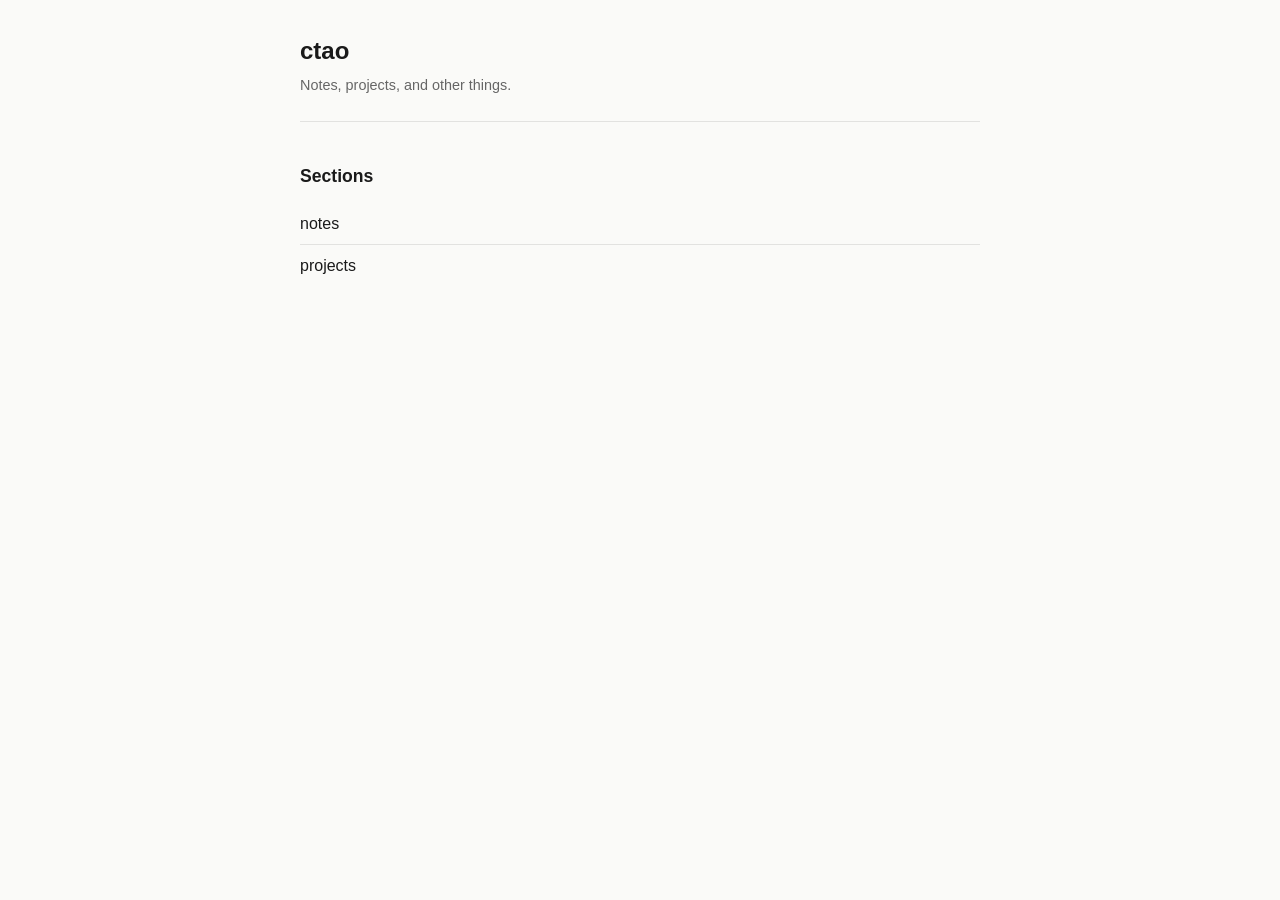
==== index.html @ 40d62d60 "init github pages with starter structure Co-Authored-By: Claude Sonnet 4.6 <noreply@anthropic.com>" ====
<!DOCTYPE html>
<html lang="en">
<head>
  <meta charset="UTF-8">
  <meta name="viewport" content="width=device-width, initial-scale=1.0">
  <title>ctao</title>
  <link rel="stylesheet" href="style.css">
</head>
<body>
  <main>
    <header>
      <h1>ctao</h1>
      <p>Notes, projects, and other things.</p>
    </header>

    <h2>Sections</h2>
    <ul class="section-list">
      <li><a href="notes/">notes</a></li>
      <li><a href="projects/">projects</a></li>
    </ul>
  </main>
</body>
</html>
---- style.css ----
*, *::before, *::after {
  box-sizing: border-box;
}

:root {
  --bg: #fafaf8;
  --fg: #1a1a1a;
  --muted: #666;
  --accent: #2563eb;
  --border: #e2e2e0;
  --max-w: 680px;
}

body {
  margin: 0;
  padding: 2rem 1.25rem 4rem;
  background: var(--bg);
  color: var(--fg);
  font-family: -apple-system, BlinkMacSystemFont, "Segoe UI", sans-serif;
  font-size: 1rem;
  line-height: 1.6;
}

main {
  max-width: var(--max-w);
  margin: 0 auto;
}

header {
  margin-bottom: 2.5rem;
  padding-bottom: 1.5rem;
  border-bottom: 1px solid var(--border);
}

header h1 {
  margin: 0 0 0.25rem;
  font-size: 1.5rem;
  font-weight: 600;
}

header p {
  margin: 0;
  color: var(--muted);
  font-size: 0.9rem;
}

nav {
  margin-bottom: 1rem;
  font-size: 0.875rem;
  color: var(--muted);
}

nav a {
  color: var(--accent);
  text-decoration: none;
}

nav a:hover {
  text-decoration: underline;
}

h2 {
  font-size: 1.1rem;
  font-weight: 600;
  margin: 2rem 0 0.75rem;
}

ul {
  padding: 0;
  margin: 0;
  list-style: none;
}

li {
  padding: 0.5rem 0;
  border-bottom: 1px solid var(--border);
}

li:last-child {
  border-bottom: none;
}

li a {
  color: var(--fg);
  text-decoration: none;
  font-weight: 500;
}

li a:hover {
  color: var(--accent);
}

li .meta {
  display: block;
  font-size: 0.825rem;
  color: var(--muted);
  margin-top: 0.1rem;
}

.section-list li {
  display: flex;
  align-items: center;
  gap: 0.5rem;
  font-size: 1rem;
}
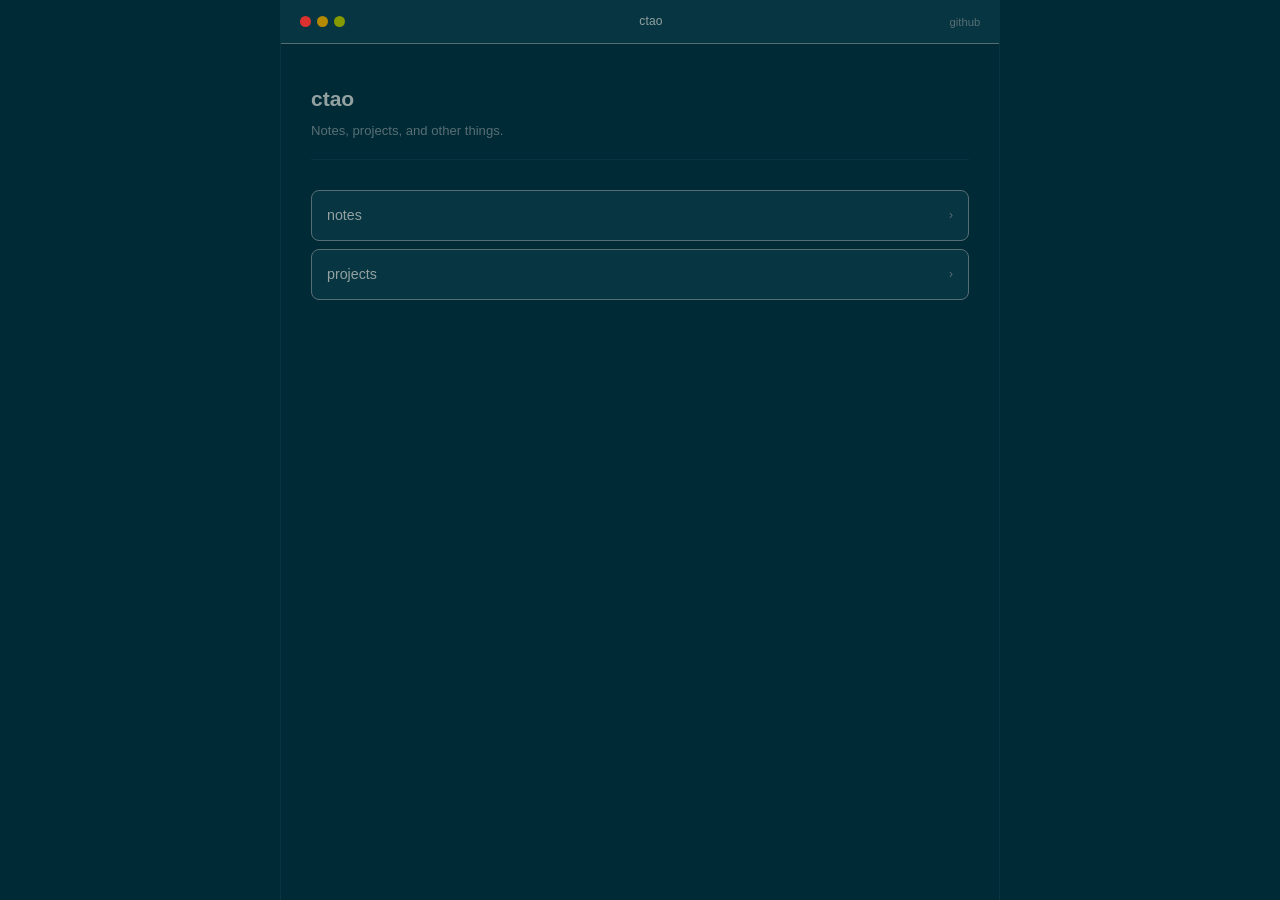
==== commit 0d675214: "redesign: solarized dark + claude artifact chrome Co-Authored-By: Claude Sonnet 4.6 <noreply@anthrop" ====
--- a/index.html
+++ b/index.html
@@ -7,17 +7,38 @@
   <link rel="stylesheet" href="style.css">
 </head>
 <body>
-  <main>
-    <header>
-      <h1>ctao</h1>
-      <p>Notes, projects, and other things.</p>
-    </header>
-
-    <h2>Sections</h2>
-    <ul class="section-list">
-      <li><a href="notes/">notes</a></li>
-      <li><a href="projects/">projects</a></li>
-    </ul>
-  </main>
+  <div class="artifact">
+    <div class="artifact-bar">
+      <div class="dots">
+        <div class="dot red"></div>
+        <div class="dot yellow"></div>
+        <div class="dot green"></div>
+      </div>
+      <div class="bar-title">ctao</div>
+      <div class="bar-actions">
+        <a href="https://github.com/ctao/pages">github</a>
+      </div>
+    </div>
+    <div class="artifact-body">
+      <div class="page-header">
+        <h1>ctao</h1>
+        <p>Notes, projects, and other things.</p>
+      </div>
+      <ul class="section-list">
+        <li>
+          <a href="notes/">
+            notes
+            <span class="arrow">›</span>
+          </a>
+        </li>
+        <li>
+          <a href="projects/">
+            projects
+            <span class="arrow">›</span>
+          </a>
+        </li>
+      </ul>
+    </div>
+  </div>
 </body>
 </html>
--- a/style.css
+++ b/style.css
@@ -1,105 +1,95 @@
-*, *::before, *::after {
-  box-sizing: border-box;
+/* Solarized Dark */
+:root {
+  --base03:  #002b36;
+  --base02:  #073642;
+  --base01:  #586e75;
+  --base00:  #657b83;
+  --base0:   #839496;
+  --base1:   #93a1a1;
+  --blue:    #268bd2;
+  --cyan:    #2aa198;
+  --green:   #859900;
+  --yellow:  #b58900;
+  --orange:  #cb4b16;
+  --red:     #dc322f;
 }
 
-:root {
-  --bg: #fafaf8;
-  --fg: #1a1a1a;
-  --muted: #666;
-  --accent: #2563eb;
-  --border: #e2e2e0;
-  --max-w: 680px;
-}
+*, *::before, *::after { box-sizing: border-box; margin: 0; padding: 0; }
 
-body {
-  margin: 0;
-  padding: 2rem 1.25rem 4rem;
-  background: var(--bg);
-  color: var(--fg);
-  font-family: -apple-system, BlinkMacSystemFont, "Segoe UI", sans-serif;
-  font-size: 1rem;
+html, body {
+  height: 100%;
+  background: var(--base03);
+  color: var(--base0);
+  font-family: -apple-system, BlinkMacSystemFont, "Inter", "Segoe UI", sans-serif;
+  font-size: 15px;
   line-height: 1.6;
 }
 
-main {
-  max-width: var(--max-w);
+.artifact {
+  min-height: 100vh;
+  display: flex;
+  flex-direction: column;
+  max-width: 720px;
   margin: 0 auto;
+  border-left: 1px solid var(--base02);
+  border-right: 1px solid var(--base02);
 }
 
-header {
-  margin-bottom: 2.5rem;
-  padding-bottom: 1.5rem;
-  border-bottom: 1px solid var(--border);
-}
-
-header h1 {
-  margin: 0 0 0.25rem;
-  font-size: 1.5rem;
-  font-weight: 600;
-}
-
-header p {
-  margin: 0;
-  color: var(--muted);
-  font-size: 0.9rem;
-}
-
-nav {
-  margin-bottom: 1rem;
-  font-size: 0.875rem;
-  color: var(--muted);
-}
-
-nav a {
-  color: var(--accent);
-  text-decoration: none;
-}
-
-nav a:hover {
-  text-decoration: underline;
-}
-
-h2 {
-  font-size: 1.1rem;
-  font-weight: 600;
-  margin: 2rem 0 0.75rem;
-}
-
-ul {
-  padding: 0;
-  margin: 0;
-  list-style: none;
-}
-
-li {
-  padding: 0.5rem 0;
-  border-bottom: 1px solid var(--border);
-}
-
-li:last-child {
-  border-bottom: none;
-}
-
-li a {
-  color: var(--fg);
-  text-decoration: none;
-  font-weight: 500;
-}
-
-li a:hover {
-  color: var(--accent);
-}
-
-li .meta {
-  display: block;
-  font-size: 0.825rem;
-  color: var(--muted);
-  margin-top: 0.1rem;
-}
-
-.section-list li {
+.artifact-bar {
   display: flex;
   align-items: center;
   gap: 0.5rem;
-  font-size: 1rem;
+  padding: 0 1.25rem;
+  height: 44px;
+  background: var(--base02);
+  border-bottom: 1px solid var(--base01);
+  position: sticky;
+  top: 0;
+  z-index: 10;
 }
+
+.artifact-bar .dots { display: flex; gap: 6px; margin-right: 0.5rem; }
+.artifact-bar .dot { width: 11px; height: 11px; border-radius: 50%; background: var(--base01); }
+.artifact-bar .dot.red    { background: var(--red); }
+.artifact-bar .dot.yellow { background: var(--yellow); }
+.artifact-bar .dot.green  { background: var(--green); }
+
+.artifact-bar .bar-title {
+  flex: 1;
+  text-align: center;
+  font-size: 0.8rem;
+  color: var(--base1);
+  font-weight: 500;
+  letter-spacing: 0.01em;
+}
+
+.artifact-bar .bar-actions { display: flex; gap: 0.75rem; }
+.artifact-bar .bar-actions a { font-size: 0.75rem; color: var(--base01); text-decoration: none; transition: color 0.15s; }
+.artifact-bar .bar-actions a:hover { color: var(--base1); }
+
+.artifact-body { flex: 1; padding: 2.5rem 2rem 4rem; }
+
+.breadcrumb { font-size: 0.78rem; color: var(--base01); margin-bottom: 2rem; }
+.breadcrumb a { color: var(--cyan); text-decoration: none; }
+.breadcrumb a:hover { text-decoration: underline; }
+.breadcrumb span { margin: 0 0.3rem; }
+
+.page-header { margin-bottom: 2rem; padding-bottom: 1.25rem; border-bottom: 1px solid var(--base02); }
+.page-header h1 { font-size: 1.4rem; font-weight: 600; color: var(--base1); margin-bottom: 0.3rem; }
+.page-header p { font-size: 0.875rem; color: var(--base01); }
+
+.section-list { list-style: none; display: flex; flex-direction: column; gap: 0.5rem; }
+.section-list li { background: var(--base02); border: 1px solid var(--base01); border-radius: 8px; transition: border-color 0.15s, background 0.15s; }
+.section-list li:hover { border-color: var(--cyan); background: #0a3d4a; }
+.section-list li a { display: flex; align-items: center; justify-content: space-between; padding: 0.875rem 1rem; color: var(--base1); text-decoration: none; font-weight: 500; font-size: 0.95rem; }
+.section-list .arrow { color: var(--base01); font-size: 0.8rem; transition: color 0.15s; }
+.section-list li:hover .arrow { color: var(--cyan); }
+
+.entry-list { list-style: none; display: flex; flex-direction: column; }
+.entry-list li { padding: 0.875rem 0; border-bottom: 1px solid var(--base02); }
+.entry-list li:first-child { border-top: 1px solid var(--base02); }
+.entry-list a { color: var(--base1); text-decoration: none; font-weight: 500; font-size: 0.95rem; }
+.entry-list a:hover { color: var(--cyan); }
+.entry-list .meta { display: block; font-size: 0.8rem; color: var(--base01); margin-top: 0.2rem; }
+
+.empty-state { padding: 2rem 0; color: var(--base01); font-size: 0.875rem; font-style: italic; }
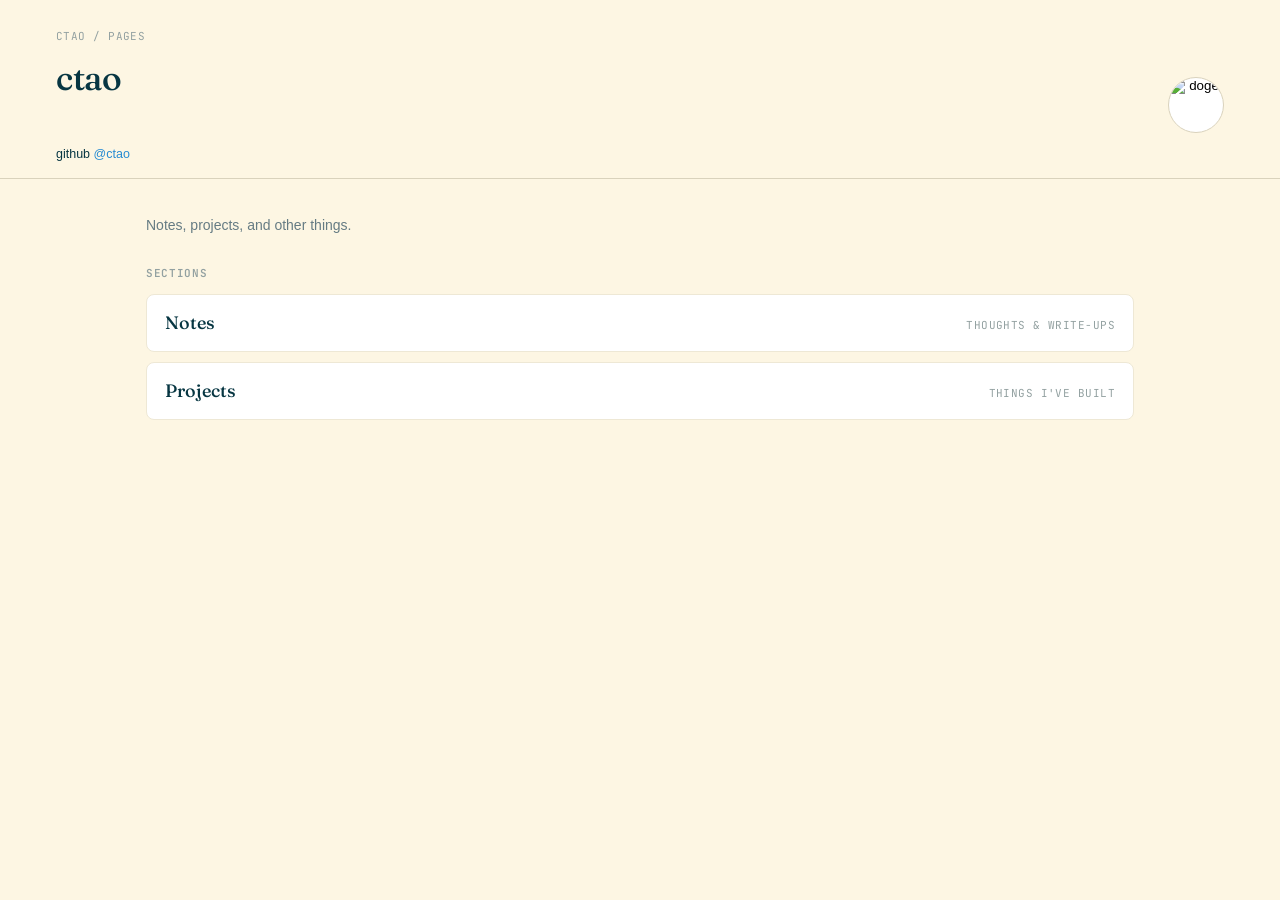
==== commit fa2d8c15: "redesign: solarized light doc style with doge easter egg Co-Authored-By: Claude Sonnet 4.6 <noreply@" ====
--- a/index.html
+++ b/index.html
@@ -4,41 +4,72 @@
   <meta charset="UTF-8">
   <meta name="viewport" content="width=device-width, initial-scale=1.0">
   <title>ctao</title>
+  <link rel="preconnect" href="https://fonts.googleapis.com">
+  <link rel="preconnect" href="https://fonts.gstatic.com" crossorigin>
+  <link href="https://fonts.googleapis.com/css2?family=Fraunces:ital,opsz,wght@0,9..144,400;0,9..144,500;1,9..144,400&family=JetBrains+Mono:wght@400;600&display=swap" rel="stylesheet">
   <link rel="stylesheet" href="style.css">
 </head>
 <body>
-  <div class="artifact">
-    <div class="artifact-bar">
-      <div class="dots">
-        <div class="dot red"></div>
-        <div class="dot yellow"></div>
-        <div class="dot green"></div>
-      </div>
-      <div class="bar-title">ctao</div>
-      <div class="bar-actions">
-        <a href="https://github.com/ctao/pages">github</a>
-      </div>
+  <header class="doc-header">
+    <div class="breadcrumb-line">ctao / pages</div>
+    <div class="doc-title-row">
+      <h1 class="doc-title">ctao</h1>
+      <button id="doge-btn" title="wow">
+        <img src="https://upload.wikimedia.org/wikipedia/en/5/5f/Original_Doge_meme.jpg" alt="doge">
+      </button>
     </div>
-    <div class="artifact-body">
-      <div class="page-header">
-        <h1>ctao</h1>
-        <p>Notes, projects, and other things.</p>
-      </div>
-      <ul class="section-list">
-        <li>
-          <a href="notes/">
-            notes
-            <span class="arrow">›</span>
-          </a>
-        </li>
-        <li>
-          <a href="projects/">
-            projects
-            <span class="arrow">›</span>
-          </a>
-        </li>
-      </ul>
+    <div class="doc-meta">
+      <span><strong>github</strong> <a href="https://github.com/ctao">@ctao</a></span>
     </div>
-  </div>
+  </header>
+
+  <main class="doc-main">
+    <div class="section-intro">
+      <p>Notes, projects, and other things.</p>
+    </div>
+
+    <p class="eyebrow">Sections</p>
+    <div class="doc-index">
+      <a class="doc-row" href="notes/">
+        <span class="doc-row-title">Notes</span>
+        <span class="doc-row-meta">thoughts &amp; write-ups</span>
+      </a>
+      <a class="doc-row" href="projects/">
+        <span class="doc-row-title">Projects</span>
+        <span class="doc-row-meta">things i've built</span>
+      </a>
+    </div>
+  </main>
+
+  <script>
+    const DOGE_SRC = 'https://upload.wikimedia.org/wikipedia/en/5/5f/Original_Doge_meme.jpg';
+    const WORDS = ['wow','such site','very pages','much html','so css','amaze','many bytes','very deploy'];
+    const COLORS = ['#b58900','#268bd2','#2aa198','#d33682','#859900','#cb4b16'];
+
+    document.getElementById('doge-btn').addEventListener('click', () => {
+      const overlay = document.createElement('div');
+      overlay.className = 'doge-overlay';
+
+      const big = document.createElement('img');
+      big.className = 'doge-big';
+      big.src = DOGE_SRC;
+      overlay.appendChild(big);
+
+      WORDS.forEach((word, i) => {
+        const el = document.createElement('span');
+        el.className = 'doge-word';
+        el.textContent = word;
+        el.style.left = (10 + Math.random() * 75) + '%';
+        el.style.top  = (15 + Math.random() * 65) + '%';
+        el.style.fontSize = (15 + Math.random() * 18) + 'px';
+        el.style.color = COLORS[i % COLORS.length];
+        el.style.animationDelay = (i * 0.18) + 's';
+        overlay.appendChild(el);
+      });
+
+      document.body.appendChild(overlay);
+      setTimeout(() => overlay.remove(), 2600);
+    });
+  </script>
 </body>
 </html>
--- a/style.css
+++ b/style.css
@@ -1,4 +1,8 @@
-/* Solarized Dark */
+/* ============================================================
+   ctao/docs — shared stylesheet
+   Theme: Solarized Light (https://ethanschoonover.com/solarized/)
+   ============================================================ */
+
 :root {
   --base03:  #002b36;
   --base02:  #073642;
@@ -6,90 +10,350 @@
   --base00:  #657b83;
   --base0:   #839496;
   --base1:   #93a1a1;
+  --base2:   #eee8d5;
+  --base3:   #fdf6e3;
+
+  --yellow:  #b58900;
+  --orange:  #cb4b16;
+  --red:     #dc322f;
+  --magenta: #d33682;
+  --violet:  #6c71c4;
   --blue:    #268bd2;
   --cyan:    #2aa198;
   --green:   #859900;
-  --yellow:  #b58900;
-  --orange:  #cb4b16;
-  --red:     #dc322f;
-}
-
-*, *::before, *::after { box-sizing: border-box; margin: 0; padding: 0; }
-
-html, body {
-  height: 100%;
-  background: var(--base03);
-  color: var(--base0);
-  font-family: -apple-system, BlinkMacSystemFont, "Inter", "Segoe UI", sans-serif;
-  font-size: 15px;
-  line-height: 1.6;
-}
-
-.artifact {
-  min-height: 100vh;
-  display: flex;
-  flex-direction: column;
-  max-width: 720px;
-  margin: 0 auto;
-  border-left: 1px solid var(--base02);
-  border-right: 1px solid var(--base02);
-}
-
-.artifact-bar {
-  display: flex;
-  align-items: center;
-  gap: 0.5rem;
-  padding: 0 1.25rem;
-  height: 44px;
-  background: var(--base02);
-  border-bottom: 1px solid var(--base01);
+
+  --doc-bg:          var(--base3);
+  --doc-bg-elevated: #ffffff;
+  --doc-bg-subtle:   var(--base2);
+  --doc-text:        var(--base02);
+  --doc-text-muted:  var(--base00);
+  --doc-text-subtle: var(--base1);
+  --doc-border:      #d9d2bc;
+  --doc-border-soft: var(--base2);
+
+  --accent:        var(--blue);
+  --accent-hover:  #1a6fa8;
+  --accent-soft:   #e0eef9;
+
+  --pill-info-bg:    #e0eef9; --pill-info-text:    var(--blue);
+  --pill-warn-bg:    #faecc0; --pill-warn-text:    var(--yellow);
+  --pill-danger-bg:  #f7d6d3; --pill-danger-text:  var(--red);
+  --pill-success-bg: #e9eecc; --pill-success-text: var(--green);
+  --pill-neutral-bg: var(--base2); --pill-neutral-text: var(--base01);
+}
+
+* { box-sizing: border-box; }
+html, body { margin: 0; padding: 0; }
+
+body {
+  font-family: 'Geist', -apple-system, BlinkMacSystemFont, 'Segoe UI', Roboto, sans-serif;
+  background: var(--doc-bg);
+  color: var(--doc-text);
+  line-height: 1.55;
+  -webkit-font-smoothing: antialiased;
+  -moz-osx-font-smoothing: grayscale;
+  font-size: 14px;
+}
+
+a { color: var(--accent); text-decoration: none; }
+a:hover { color: var(--accent-hover); text-decoration: underline; }
+
+code, pre, .mono {
+  font-family: 'JetBrains Mono', ui-monospace, SFMono-Regular, Menlo, monospace;
+}
+
+/* ============ HEADER ============ */
+.doc-header {
+  border-bottom: 1px solid var(--doc-border);
+  padding: 28px 56px 0;
   position: sticky;
   top: 0;
   z-index: 10;
-}
-
-.artifact-bar .dots { display: flex; gap: 6px; margin-right: 0.5rem; }
-.artifact-bar .dot { width: 11px; height: 11px; border-radius: 50%; background: var(--base01); }
-.artifact-bar .dot.red    { background: var(--red); }
-.artifact-bar .dot.yellow { background: var(--yellow); }
-.artifact-bar .dot.green  { background: var(--green); }
-
-.artifact-bar .bar-title {
-  flex: 1;
-  text-align: center;
-  font-size: 0.8rem;
-  color: var(--base1);
-  font-weight: 500;
-  letter-spacing: 0.01em;
-}
-
-.artifact-bar .bar-actions { display: flex; gap: 0.75rem; }
-.artifact-bar .bar-actions a { font-size: 0.75rem; color: var(--base01); text-decoration: none; transition: color 0.15s; }
-.artifact-bar .bar-actions a:hover { color: var(--base1); }
-
-.artifact-body { flex: 1; padding: 2.5rem 2rem 4rem; }
-
-.breadcrumb { font-size: 0.78rem; color: var(--base01); margin-bottom: 2rem; }
-.breadcrumb a { color: var(--cyan); text-decoration: none; }
-.breadcrumb a:hover { text-decoration: underline; }
-.breadcrumb span { margin: 0 0.3rem; }
-
-.page-header { margin-bottom: 2rem; padding-bottom: 1.25rem; border-bottom: 1px solid var(--base02); }
-.page-header h1 { font-size: 1.4rem; font-weight: 600; color: var(--base1); margin-bottom: 0.3rem; }
-.page-header p { font-size: 0.875rem; color: var(--base01); }
-
-.section-list { list-style: none; display: flex; flex-direction: column; gap: 0.5rem; }
-.section-list li { background: var(--base02); border: 1px solid var(--base01); border-radius: 8px; transition: border-color 0.15s, background 0.15s; }
-.section-list li:hover { border-color: var(--cyan); background: #0a3d4a; }
-.section-list li a { display: flex; align-items: center; justify-content: space-between; padding: 0.875rem 1rem; color: var(--base1); text-decoration: none; font-weight: 500; font-size: 0.95rem; }
-.section-list .arrow { color: var(--base01); font-size: 0.8rem; transition: color 0.15s; }
-.section-list li:hover .arrow { color: var(--cyan); }
-
-.entry-list { list-style: none; display: flex; flex-direction: column; }
-.entry-list li { padding: 0.875rem 0; border-bottom: 1px solid var(--base02); }
-.entry-list li:first-child { border-top: 1px solid var(--base02); }
-.entry-list a { color: var(--base1); text-decoration: none; font-weight: 500; font-size: 0.95rem; }
-.entry-list a:hover { color: var(--cyan); }
-.entry-list .meta { display: block; font-size: 0.8rem; color: var(--base01); margin-top: 0.2rem; }
-
-.empty-state { padding: 2rem 0; color: var(--base01); font-size: 0.875rem; font-style: italic; }
+  backdrop-filter: blur(8px);
+  background: rgba(253, 246, 227, 0.92);
+}
+
+.breadcrumb-line {
+  font-family: 'JetBrains Mono', monospace;
+  font-size: 11px;
+  color: var(--doc-text-subtle);
+  letter-spacing: 0.04em;
+  margin-bottom: 14px;
+  text-transform: uppercase;
+}
+
+.doc-title-row {
+  display: flex;
+  align-items: baseline;
+  gap: 16px;
+  margin-bottom: 12px;
+}
+
+.doc-title {
+  font-family: 'Fraunces', Georgia, serif;
+  font-weight: 500;
+  font-size: 34px;
+  line-height: 1.15;
+  letter-spacing: -0.01em;
+  margin: 0;
+  color: var(--doc-text);
+}
+
+.doc-status {
+  display: inline-flex;
+  align-items: center;
+  gap: 6px;
+  font-size: 12px;
+  font-weight: 500;
+  padding: 3px 10px;
+  border-radius: 999px;
+  background: var(--pill-warn-bg);
+  color: var(--pill-warn-text);
+}
+.doc-status::before {
+  content: "";
+  width: 6px; height: 6px;
+  background: currentColor;
+  border-radius: 50%;
+  display: inline-block;
+}
+
+.doc-meta {
+  display: flex;
+  flex-wrap: wrap;
+  gap: 8px 22px;
+  padding-bottom: 14px;
+  font-size: 12.5px;
+  color: var(--doc-text-muted);
+}
+.doc-meta strong { color: var(--doc-text); font-weight: 500; }
+.doc-meta a { color: var(--accent); }
+
+/* ============ MAIN CONTENT ============ */
+main.doc-main {
+  max-width: 1100px;
+  margin: 0 auto;
+  padding: 36px 56px 96px;
+}
+
+.section-intro h2 {
+  font-family: 'Fraunces', Georgia, serif;
+  font-weight: 500;
+  font-size: 22px;
+  margin: 0 0 8px;
+}
+.section-intro p {
+  color: var(--doc-text-muted);
+  margin: 0 0 28px;
+  max-width: 720px;
+}
+
+.eyebrow {
+  font-family: 'JetBrains Mono', monospace;
+  font-size: 11px;
+  text-transform: uppercase;
+  letter-spacing: 0.06em;
+  color: var(--doc-text-subtle);
+  font-weight: 600;
+  margin: 0 0 12px;
+}
+
+/* ============ CARDS ============ */
+.card-grid-2 {
+  display: grid;
+  grid-template-columns: repeat(2, 1fr);
+  gap: 12px;
+  margin-bottom: 32px;
+}
+.card-grid-3 {
+  display: grid;
+  grid-template-columns: repeat(3, 1fr);
+  gap: 14px;
+  margin-bottom: 32px;
+}
+
+.card {
+  background: var(--doc-bg-elevated);
+  border: 1px solid var(--doc-border-soft);
+  border-radius: 8px;
+  padding: 16px 18px;
+}
+
+.card-numbered {
+  display: flex;
+  gap: 14px;
+}
+.card-numeral {
+  font-family: 'Fraunces', Georgia, serif;
+  font-size: 26px;
+  font-weight: 500;
+  color: var(--accent);
+  line-height: 1;
+  flex-shrink: 0;
+}
+.card-numbered strong {
+  display: block;
+  font-size: 14px;
+  margin-bottom: 4px;
+  color: var(--doc-text);
+}
+.card-numbered p {
+  font-size: 12.5px;
+  color: var(--doc-text-muted);
+  margin: 0;
+  line-height: 1.5;
+}
+
+/* ============ PILLS / BADGES ============ */
+.pill {
+  display: inline-block;
+  font-size: 11px;
+  padding: 2px 9px;
+  border-radius: 999px;
+  font-weight: 500;
+  letter-spacing: 0.02em;
+}
+.pill-info    { background: var(--pill-info-bg);    color: var(--pill-info-text); }
+.pill-warn    { background: var(--pill-warn-bg);    color: var(--pill-warn-text); }
+.pill-danger  { background: var(--pill-danger-bg);  color: var(--pill-danger-text); }
+.pill-success { background: var(--pill-success-bg); color: var(--pill-success-text); }
+.pill-neutral { background: var(--pill-neutral-bg); color: var(--pill-neutral-text); }
+
+/* ============ DOC INDEX (landing page) ============ */
+.doc-index {
+  display: grid;
+  grid-template-columns: 1fr;
+  gap: 10px;
+}
+.doc-index a.doc-row {
+  display: flex;
+  align-items: baseline;
+  justify-content: space-between;
+  padding: 14px 18px;
+  background: var(--doc-bg-elevated);
+  border: 1px solid var(--doc-border-soft);
+  border-radius: 8px;
+  color: var(--doc-text);
+  text-decoration: none;
+  transition: border-color 120ms, transform 120ms;
+}
+.doc-index a.doc-row:hover {
+  border-color: var(--accent);
+  text-decoration: none;
+  transform: translateX(2px);
+}
+.doc-index .doc-row-title {
+  font-family: 'Fraunces', Georgia, serif;
+  font-size: 18px;
+  font-weight: 500;
+}
+.doc-index .doc-row-meta {
+  font-family: 'JetBrains Mono', monospace;
+  font-size: 11px;
+  color: var(--doc-text-subtle);
+  text-transform: uppercase;
+  letter-spacing: 0.04em;
+}
+
+/* ============ TABLES ============ */
+table.doc-table {
+  width: 100%;
+  border-collapse: collapse;
+  margin: 12px 0 28px;
+  font-size: 13px;
+}
+table.doc-table th,
+table.doc-table td {
+  text-align: left;
+  padding: 10px 12px;
+  border-bottom: 1px solid var(--doc-border-soft);
+}
+table.doc-table th {
+  font-family: 'JetBrains Mono', monospace;
+  font-size: 11px;
+  font-weight: 600;
+  letter-spacing: 0.04em;
+  text-transform: uppercase;
+  color: var(--doc-text-subtle);
+  background: var(--doc-bg-subtle);
+}
+
+/* ============ UTILITIES ============ */
+hr.doc-rule {
+  border: 0;
+  border-top: 1px solid var(--doc-border-soft);
+  margin: 32px 0;
+}
+
+blockquote.callout {
+  margin: 16px 0;
+  padding: 12px 16px;
+  background: var(--accent-soft);
+  border-left: 3px solid var(--accent);
+  border-radius: 4px;
+  color: var(--doc-text);
+}
+blockquote.callout strong { color: var(--accent); }
+
+/* ============================================================
+   Doge easter egg
+   ============================================================ */
+#doge-btn {
+  margin-left: auto;
+  width: 56px;
+  height: 56px;
+  padding: 0;
+  border: 1px solid var(--doc-border);
+  border-radius: 50%;
+  background: var(--doc-bg-elevated);
+  cursor: pointer;
+  overflow: hidden;
+  transition: transform 0.15s ease;
+}
+#doge-btn:hover { transform: scale(1.15) rotate(-8deg); }
+#doge-btn img { width: 100%; height: 100%; object-fit: cover; display: block; }
+
+.doge-overlay {
+  position: fixed;
+  inset: 0;
+  pointer-events: none;
+  z-index: 9999;
+  overflow: hidden;
+}
+
+.doge-big {
+  position: absolute;
+  top: 50%;
+  left: 50%;
+  width: 360px;
+  height: 360px;
+  object-fit: cover;
+  border-radius: 50%;
+  transform: translate(-50%, -50%) scale(0);
+  animation: doge-pop 2s cubic-bezier(.2, .9, .3, 1.2) forwards;
+  box-shadow: 0 0 0 6px #fff, 0 0 60px rgba(0,0,0,0.25);
+}
+
+.doge-word {
+  position: absolute;
+  font-family: "Comic Sans MS", "Comic Sans", cursive, system-ui;
+  font-weight: 700;
+  text-shadow: 1px 1px 0 #fff, -1px -1px 0 #fff, 1px -1px 0 #fff, -1px 1px 0 #fff;
+  opacity: 0;
+  animation: doge-word 1.6s ease-out forwards;
+  white-space: nowrap;
+}
+
+@keyframes doge-pop {
+  0%   { transform: translate(-50%, -50%) scale(0) rotate(-30deg); opacity: 0; }
+  25%  { transform: translate(-50%, -50%) scale(1.15) rotate(8deg); opacity: 1; }
+  60%  { transform: translate(-50%, -50%) scale(1) rotate(-4deg); opacity: 1; }
+  100% { transform: translate(-50%, -50%) scale(1.4) rotate(0); opacity: 0; }
+}
+
+@keyframes doge-word {
+  0%   { opacity: 0; transform: translateY(20px) scale(0.5) var(--r, rotate(0)); }
+  20%  { opacity: 1; transform: translateY(0) scale(1.2); }
+  60%  { opacity: 1; transform: translateY(-10px) scale(1); }
+  100% { opacity: 0; transform: translateY(-60px) scale(1); }
+}
